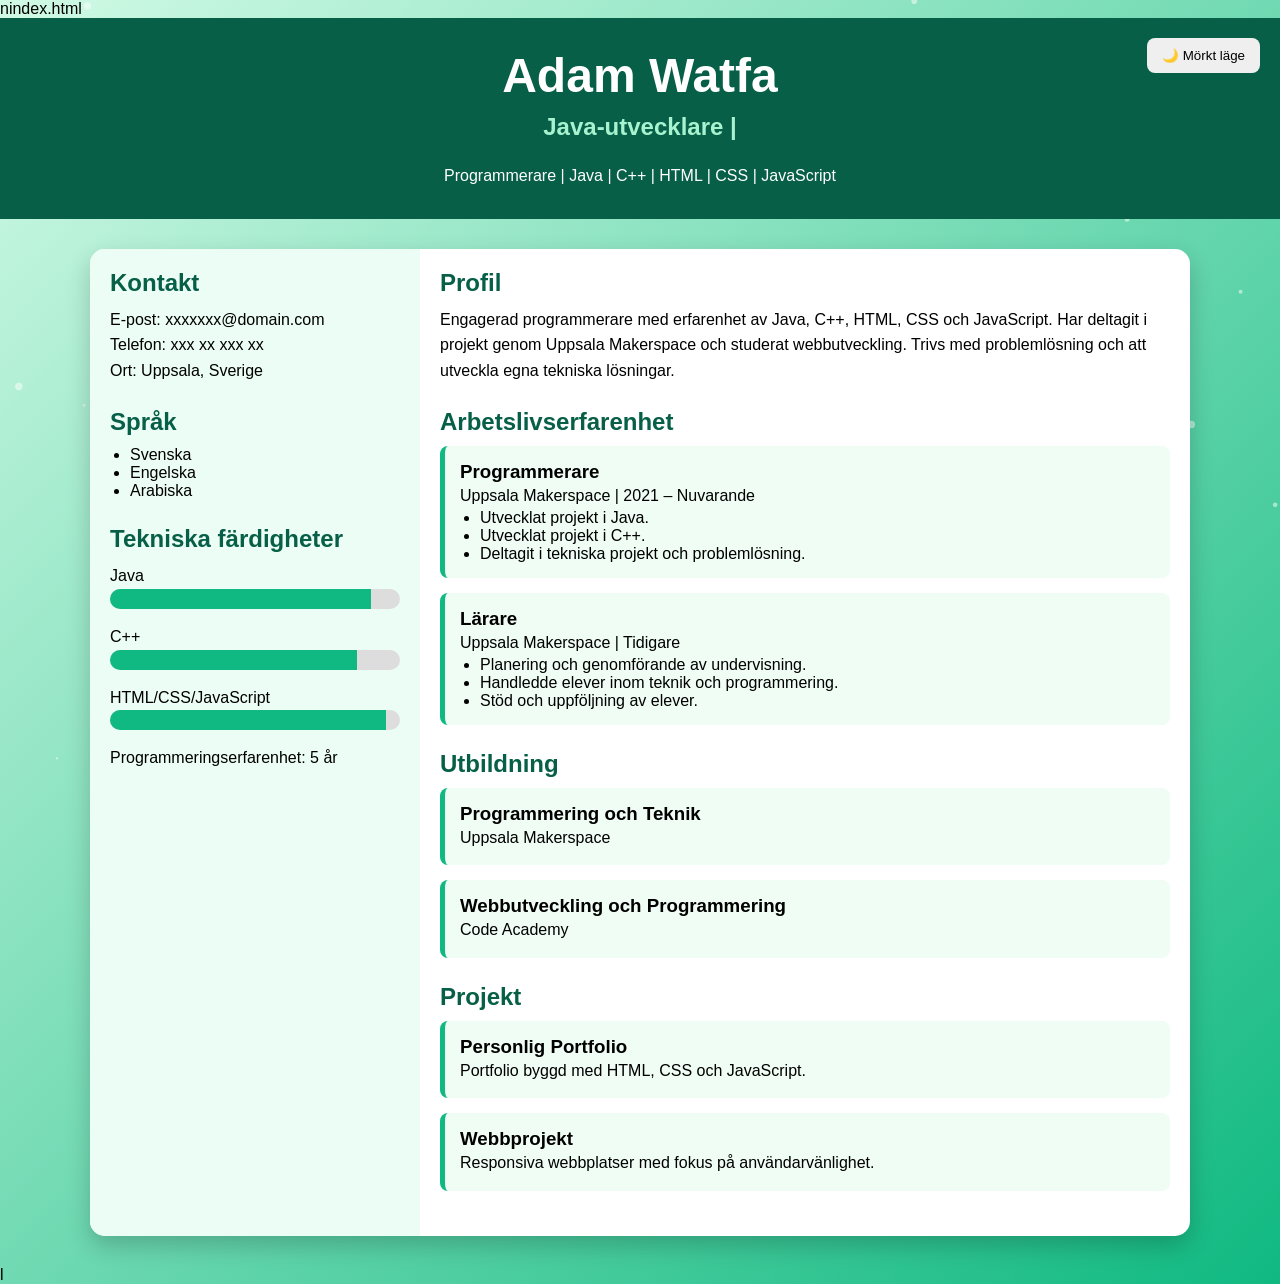
==== nindex.html @ e3b30692 "Add files via upload" ====
nindex.html
<!DOCTYPE html>
<html lang="sv">
<head>
<meta charset="UTF-8">
<meta name="viewport" content="width=device-width, initial-scale=1.0">
<title>Adam Watfa | Portfolio & CV</title>

<style>
*{
    margin:0;
    padding:0;
    box-sizing:border-box;
}

body{
    font-family:Arial,sans-serif;
    background:linear-gradient(135deg,#d1fae5,#10b981);
    min-height:100vh;
}

canvas{
    position:fixed;
    top:0;
    left:0;
    z-index:-1;
}

header{
    background:#065f46;
    color:white;
    text-align:center;
    padding:30px;
    position:relative;
}

header h1{
    font-size:3rem;
    margin-bottom:10px;
}

#typing{
    color:#a7f3d0;
    min-height:40px;
}

#themeBtn{
    position:absolute;
    top:20px;
    right:20px;
    padding:10px 15px;
    border:none;
    border-radius:8px;
    cursor:pointer;
}

.container{
    display:flex;
    max-width:1100px;
    margin:30px auto;
    background:white;
    border-radius:15px;
    overflow:hidden;
    box-shadow:0 10px 25px rgba(0,0,0,.2);
}

aside{
    width:30%;
    background:#ecfdf5;
    padding:20px;
}

main{
    width:70%;
    padding:20px;
}

section{
    margin-bottom:25px;
}

h2{
    color:#065f46;
    margin-bottom:10px;
}

p{
    line-height:1.6;
}

ul{
    padding-left:20px;
}

article{
    background:#f0fdf4;
    padding:15px;
    margin-bottom:15px;
    border-left:5px solid #10b981;
    border-radius:8px;
    transition:.3s;
}

article:hover{
    transform:translateX(8px);
    box-shadow:0 5px 15px rgba(0,0,0,.1);
}

.skill{
    width:100%;
    height:20px;
    background:#ddd;
    border-radius:20px;
    overflow:hidden;
    margin-bottom:15px;
}

.progress{
    height:100%;
    width:0;
    background:#10b981;
    transition:2s;
}

.hidden{
    opacity:0;
    transform:translateY(30px);
    transition:.8s;
}

.show{
    opacity:1;
    transform:translateY(0);
}

#topBtn{
    position:fixed;
    bottom:20px;
    right:20px;
    width:50px;
    height:50px;
    border:none;
    border-radius:50%;
    background:#10b981;
    color:white;
    font-size:20px;
    cursor:pointer;
    display:none;
}

#topBtn:hover{
    background:#065f46;
}

.dark-mode{
    background:#111827;
    color:white;
}

.dark-mode .container{
    background:#1f2937;
}

.dark-mode aside{
    background:#111827;
}

.dark-mode article{
    background:#374151;
    color:white;
}

.dark-mode h2{
    color:#a7f3d0;
}

@media(max-width:768px){

    .container{
        flex-direction:column;
    }

    aside,
    main{
        width:100%;
    }

    header h1{
        font-size:2rem;
    }
}
</style>

</head>

<body>

<canvas id="particles"></canvas>

<header>

<button id="themeBtn">🌙 Mörkt läge</button>

<h1>Adam Watfa</h1>

<h2 id="typing"></h2>

<p>Programmerare | Java | C++ | HTML | CSS | JavaScript</p>

</header>

<div class="container">

<aside>

<section>
<h2>Kontakt</h2>
<p>E-post: xxxxxxx@domain.com</p>
<p>Telefon: xxx xx xxx xx</p>
<p>Ort: Uppsala, Sverige</p>
</section>

<section>
<h2>Språk</h2>
<ul>
<li>Svenska</li>
<li>Engelska</li>
<li>Arabiska</li>
</ul>
</section>

<section>
<h2>Tekniska färdigheter</h2>

<p>Java</p>
<div class="skill">
<div class="progress java"></div>
</div>

<p>C++</p>
<div class="skill">
<div class="progress cpp"></div>
</div>

<p>HTML/CSS/JavaScript</p>
<div class="skill">
<div class="progress web"></div>
</div>

<p>Programmeringserfarenhet:
<span id="experience"></span> år</p>

</section>

</aside>

<main>

<section>
<h2>Profil</h2>
<p>
Engagerad programmerare med erfarenhet av Java, C++, HTML, CSS och JavaScript.
Har deltagit i projekt genom Uppsala Makerspace och studerat webbutveckling.
Trivs med problemlösning och att utveckla egna tekniska lösningar.
</p>
</section>

<section>

<h2>Arbetslivserfarenhet</h2>

<article>
<h3>Programmerare</h3>
<p>Uppsala Makerspace | 2021 – Nuvarande</p>

<ul>
<li>Utvecklat projekt i Java.</li>
<li>Utvecklat projekt i C++.</li>
<li>Deltagit i tekniska projekt och problemlösning.</li>
</ul>
</article>

<article>
<h3>Lärare</h3>
<p>Uppsala Makerspace | Tidigare</p>

<ul>
<li>Planering och genomförande av undervisning.</li>
<li>Handledde elever inom teknik och programmering.</li>
<li>Stöd och uppföljning av elever.</li>
</ul>

</article>

</section>

<section>

<h2>Utbildning</h2>

<article>
<h3>Programmering och Teknik</h3>
<p>Uppsala Makerspace</p>
</article>

<article>
<h3>Webbutveckling och Programmering</h3>
<p>Code Academy</p>
</article>

</section>

<section>

<h2>Projekt</h2>

<article>
<h3>Personlig Portfolio</h3>
<p>
Portfolio byggd med HTML, CSS och JavaScript.
</p>
</article>

<article>
<h3>Webbprojekt</h3>
<p>
Responsiva webbplatser med fokus på användarvänlighet.
</p>
</article>

</section>

</main>

</div>

<button id="topBtn">↑</button>

<script>

/* Typing Effekt */

const text =
"Java-utvecklare | C++ Programmerare | Webbutvecklare";

const typing =
document.getElementById("typing");

let i = 0;

function typeWriter(){

    if(i < text.length){

        typing.textContent += text.charAt(i);

        i++;

        setTimeout(typeWriter,80);
    }
}

typeWriter();

/* Erfarenhet */

document.getElementById("experience").textContent =
new Date().getFullYear() - 2021;

/* Kompetensmätare */

window.addEventListener("load",()=>{

document.querySelector(".java").style.width="90%";
document.querySelector(".cpp").style.width="85%";
document.querySelector(".web").style.width="95%";

});

/* Scroll Animation */

const sections =
document.querySelectorAll("section");

sections.forEach(section=>{

section.classList.add("hidden");

});

const observer =
new IntersectionObserver(entries=>{

entries.forEach(entry=>{

if(entry.isIntersecting){

entry.target.classList.add("show");

}

});

});

sections.forEach(section=>{

observer.observe(section);

});

/* Top Button */

const topBtn =
document.getElementById("topBtn");

window.addEventListener("scroll",()=>{

if(window.scrollY > 300){

topBtn.style.display="block";

}else{

topBtn.style.display="none";

}

});

topBtn.addEventListener("click",()=>{

window.scrollTo({
top:0,
behavior:"smooth"
});

});

/* Dark Mode */

document
.getElementById("themeBtn")
.addEventListener("click",()=>{

document.body.classList.toggle("dark-mode");

});

/* Partiklar */

const canvas =
document.getElementById("particles");

const ctx =
canvas.getContext("2d");

canvas.width =
window.innerWidth;

canvas.height =
window.innerHeight;

const particles = [];

for(let i=0;i<60;i++){

particles.push({

x:Math.random()*canvas.width,
y:Math.random()*canvas.height,
radius:Math.random()*3+1,
speed:Math.random()+0.3

});

}

function animate(){

ctx.clearRect(
0,
0,
canvas.width,
canvas.height
);

particles.forEach(p=>{

ctx.beginPath();

ctx.arc(
p.x,
p.y,
p.radius,
0,
Math.PI*2
);

ctx.fillStyle =
"rgba(255,255,255,0.5)";

ctx.fill();

p.y -= p.speed;

if(p.y < 0){

p.y = canvas.height;

}

});

requestAnimationFrame(
animate
);

}

animate();

</script>

</body>
</html>l
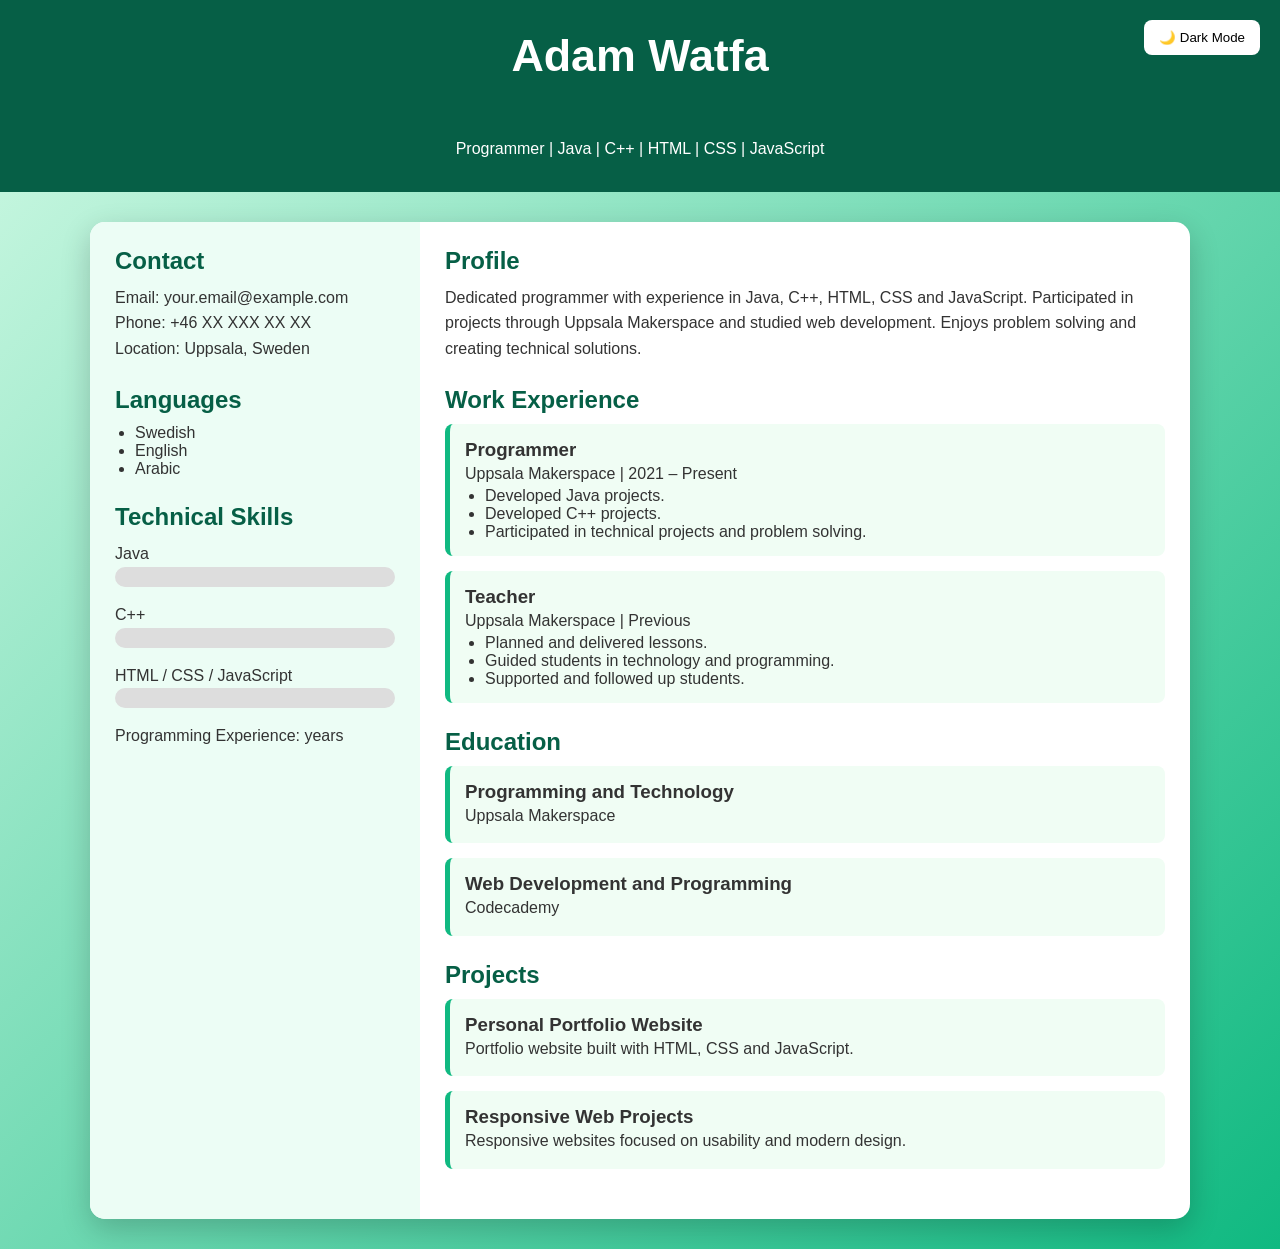
==== commit ef46b665: "Update nindex.html" ====
--- a/nindex.html
+++ b/nindex.html
@@ -1,526 +1,159 @@
-nindex.html
 <!DOCTYPE html>
-<html lang="sv">
+<html lang="en">
 <head>
-<meta charset="UTF-8">
-<meta name="viewport" content="width=device-width, initial-scale=1.0">
-<title>Adam Watfa | Portfolio & CV</title>
+    <meta charset="UTF-8">
+    <meta name="viewport" content="width=device-width, initial-scale=1.0">
+    <title>Adam Watfa | Portfolio & Resume</title>
 
-<style>
-*{
-    margin:0;
-    padding:0;
-    box-sizing:border-box;
-}
-
-body{
-    font-family:Arial,sans-serif;
-    background:linear-gradient(135deg,#d1fae5,#10b981);
-    min-height:100vh;
-}
-
-canvas{
-    position:fixed;
-    top:0;
-    left:0;
-    z-index:-1;
-}
-
-header{
-    background:#065f46;
-    color:white;
-    text-align:center;
-    padding:30px;
-    position:relative;
-}
-
-header h1{
-    font-size:3rem;
-    margin-bottom:10px;
-}
-
-#typing{
-    color:#a7f3d0;
-    min-height:40px;
-}
-
-#themeBtn{
-    position:absolute;
-    top:20px;
-    right:20px;
-    padding:10px 15px;
-    border:none;
-    border-radius:8px;
-    cursor:pointer;
-}
-
-.container{
-    display:flex;
-    max-width:1100px;
-    margin:30px auto;
-    background:white;
-    border-radius:15px;
-    overflow:hidden;
-    box-shadow:0 10px 25px rgba(0,0,0,.2);
-}
-
-aside{
-    width:30%;
-    background:#ecfdf5;
-    padding:20px;
-}
-
-main{
-    width:70%;
-    padding:20px;
-}
-
-section{
-    margin-bottom:25px;
-}
-
-h2{
-    color:#065f46;
-    margin-bottom:10px;
-}
-
-p{
-    line-height:1.6;
-}
-
-ul{
-    padding-left:20px;
-}
-
-article{
-    background:#f0fdf4;
-    padding:15px;
-    margin-bottom:15px;
-    border-left:5px solid #10b981;
-    border-radius:8px;
-    transition:.3s;
-}
-
-article:hover{
-    transform:translateX(8px);
-    box-shadow:0 5px 15px rgba(0,0,0,.1);
-}
-
-.skill{
-    width:100%;
-    height:20px;
-    background:#ddd;
-    border-radius:20px;
-    overflow:hidden;
-    margin-bottom:15px;
-}
-
-.progress{
-    height:100%;
-    width:0;
-    background:#10b981;
-    transition:2s;
-}
-
-.hidden{
-    opacity:0;
-    transform:translateY(30px);
-    transition:.8s;
-}
-
-.show{
-    opacity:1;
-    transform:translateY(0);
-}
-
-#topBtn{
-    position:fixed;
-    bottom:20px;
-    right:20px;
-    width:50px;
-    height:50px;
-    border:none;
-    border-radius:50%;
-    background:#10b981;
-    color:white;
-    font-size:20px;
-    cursor:pointer;
-    display:none;
-}
-
-#topBtn:hover{
-    background:#065f46;
-}
-
-.dark-mode{
-    background:#111827;
-    color:white;
-}
-
-.dark-mode .container{
-    background:#1f2937;
-}
-
-.dark-mode aside{
-    background:#111827;
-}
-
-.dark-mode article{
-    background:#374151;
-    color:white;
-}
-
-.dark-mode h2{
-    color:#a7f3d0;
-}
-
-@media(max-width:768px){
-
-    .container{
-        flex-direction:column;
-    }
-
-    aside,
-    main{
-        width:100%;
-    }
-
-    header h1{
-        font-size:2rem;
-    }
-}
-</style>
-
+    <!-- CSS File -->
+    <link rel="stylesheet" href="styyle.css">
+    <script src="scrippt.js"></script>
 </head>
 
 <body>
 
-<canvas id="particles"></canvas>
-
 <header>
 
-<button id="themeBtn">🌙 Mörkt läge</button>
+    <button id="themeBtn">🌙 Dark Mode</button>
 
-<h1>Adam Watfa</h1>
+    <h1>Adam Watfa</h1>
 
-<h2 id="typing"></h2>
+    <h2 id="typing"></h2>
 
-<p>Programmerare | Java | C++ | HTML | CSS | JavaScript</p>
+    <p>Programmer | Java | C++ | HTML | CSS | JavaScript</p>
 
 </header>
 
 <div class="container">
 
-<aside>
+    <aside>
 
-<section>
-<h2>Kontakt</h2>
-<p>E-post: xxxxxxx@domain.com</p>
-<p>Telefon: xxx xx xxx xx</p>
-<p>Ort: Uppsala, Sverige</p>
-</section>
+        <section>
+            <h2>Contact</h2>
+            <p>Email: your.email@example.com</p>
+            <p>Phone: +46 XX XXX XX XX</p>
+            <p>Location: Uppsala, Sweden</p>
+        </section>
 
-<section>
-<h2>Språk</h2>
-<ul>
-<li>Svenska</li>
-<li>Engelska</li>
-<li>Arabiska</li>
-</ul>
-</section>
+        <section>
+            <h2>Languages</h2>
+            <ul>
+                <li>Swedish</li>
+                <li>English</li>
+                <li>Arabic</li>
+            </ul>
+        </section>
 
-<section>
-<h2>Tekniska färdigheter</h2>
+        <section>
+            <h2>Technical Skills</h2>
 
-<p>Java</p>
-<div class="skill">
-<div class="progress java"></div>
-</div>
+            <p>Java</p>
+            <div class="skill">
+                <div class="progress java"></div>
+            </div>
 
-<p>C++</p>
-<div class="skill">
-<div class="progress cpp"></div>
-</div>
+            <p>C++</p>
+            <div class="skill">
+                <div class="progress cpp"></div>
+            </div>
 
-<p>HTML/CSS/JavaScript</p>
-<div class="skill">
-<div class="progress web"></div>
-</div>
+            <p>HTML / CSS / JavaScript</p>
+            <div class="skill">
+                <div class="progress web"></div>
+            </div>
 
-<p>Programmeringserfarenhet:
-<span id="experience"></span> år</p>
+            <p>
+                Programming Experience:
+                <span id="experience"></span> years
+            </p>
+        </section>
 
-</section>
+    </aside>
 
-</aside>
+    <main>
 
-<main>
+        <section>
+            <h2>Profile</h2>
 
-<section>
-<h2>Profil</h2>
-<p>
-Engagerad programmerare med erfarenhet av Java, C++, HTML, CSS och JavaScript.
-Har deltagit i projekt genom Uppsala Makerspace och studerat webbutveckling.
-Trivs med problemlösning och att utveckla egna tekniska lösningar.
-</p>
-</section>
+            <p>
+                Dedicated programmer with experience in Java, C++, HTML, CSS and JavaScript.
+                Participated in projects through Uppsala Makerspace and studied web development.
+                Enjoys problem solving and creating technical solutions.
+            </p>
+        </section>
 
-<section>
+        <section>
 
-<h2>Arbetslivserfarenhet</h2>
+            <h2>Work Experience</h2>
 
-<article>
-<h3>Programmerare</h3>
-<p>Uppsala Makerspace | 2021 – Nuvarande</p>
+            <article>
+                <h3>Programmer</h3>
+                <p>Uppsala Makerspace | 2021 – Present</p>
 
-<ul>
-<li>Utvecklat projekt i Java.</li>
-<li>Utvecklat projekt i C++.</li>
-<li>Deltagit i tekniska projekt och problemlösning.</li>
-</ul>
-</article>
+                <ul>
+                    <li>Developed Java projects.</li>
+                    <li>Developed C++ projects.</li>
+                    <li>Participated in technical projects and problem solving.</li>
+                </ul>
+            </article>
 
-<article>
-<h3>Lärare</h3>
-<p>Uppsala Makerspace | Tidigare</p>
+            <article>
+                <h3>Teacher</h3>
+                <p>Uppsala Makerspace | Previous</p>
 
-<ul>
-<li>Planering och genomförande av undervisning.</li>
-<li>Handledde elever inom teknik och programmering.</li>
-<li>Stöd och uppföljning av elever.</li>
-</ul>
+                <ul>
+                    <li>Planned and delivered lessons.</li>
+                    <li>Guided students in technology and programming.</li>
+                    <li>Supported and followed up students.</li>
+                </ul>
+            </article>
 
-</article>
+        </section>
 
-</section>
+        <section>
 
-<section>
+            <h2>Education</h2>
 
-<h2>Utbildning</h2>
+            <article>
+                <h3>Programming and Technology</h3>
+                <p>Uppsala Makerspace</p>
+            </article>
 
-<article>
-<h3>Programmering och Teknik</h3>
-<p>Uppsala Makerspace</p>
-</article>
+            <article>
+                <h3>Web Development and Programming</h3>
+                <p>Codecademy</p>
+            </article>
 
-<article>
-<h3>Webbutveckling och Programmering</h3>
-<p>Code Academy</p>
-</article>
+        </section>
 
-</section>
+        <section>
 
-<section>
+            <h2>Projects</h2>
 
-<h2>Projekt</h2>
+            <article>
+                <h3>Personal Portfolio Website</h3>
+                <p>
+                    Portfolio website built with HTML, CSS and JavaScript.
+                </p>
+            </article>
 
-<article>
-<h3>Personlig Portfolio</h3>
-<p>
-Portfolio byggd med HTML, CSS och JavaScript.
-</p>
-</article>
+            <article>
+                <h3>Responsive Web Projects</h3>
+                <p>
+                    Responsive websites focused on usability and modern design.
+                </p>
+            </article>
 
-<article>
-<h3>Webbprojekt</h3>
-<p>
-Responsiva webbplatser med fokus på användarvänlighet.
-</p>
-</article>
+        </section>
 
-</section>
-
-</main>
+    </main>
 
 </div>
 
 <button id="topBtn">↑</button>
 
-<script>
-
-/* Typing Effekt */
-
-const text =
-"Java-utvecklare | C++ Programmerare | Webbutvecklare";
-
-const typing =
-document.getElementById("typing");
-
-let i = 0;
-
-function typeWriter(){
-
-    if(i < text.length){
-
-        typing.textContent += text.charAt(i);
-
-        i++;
-
-        setTimeout(typeWriter,80);
-    }
-}
-
-typeWriter();
-
-/* Erfarenhet */
-
-document.getElementById("experience").textContent =
-new Date().getFullYear() - 2021;
-
-/* Kompetensmätare */
-
-window.addEventListener("load",()=>{
-
-document.querySelector(".java").style.width="90%";
-document.querySelector(".cpp").style.width="85%";
-document.querySelector(".web").style.width="95%";
-
-});
-
-/* Scroll Animation */
-
-const sections =
-document.querySelectorAll("section");
-
-sections.forEach(section=>{
-
-section.classList.add("hidden");
-
-});
-
-const observer =
-new IntersectionObserver(entries=>{
-
-entries.forEach(entry=>{
-
-if(entry.isIntersecting){
-
-entry.target.classList.add("show");
-
-}
-
-});
-
-});
-
-sections.forEach(section=>{
-
-observer.observe(section);
-
-});
-
-/* Top Button */
-
-const topBtn =
-document.getElementById("topBtn");
-
-window.addEventListener("scroll",()=>{
-
-if(window.scrollY > 300){
-
-topBtn.style.display="block";
-
-}else{
-
-topBtn.style.display="none";
-
-}
-
-});
-
-topBtn.addEventListener("click",()=>{
-
-window.scrollTo({
-top:0,
-behavior:"smooth"
-});
-
-});
-
-/* Dark Mode */
-
-document
-.getElementById("themeBtn")
-.addEventListener("click",()=>{
-
-document.body.classList.toggle("dark-mode");
-
-});
-
-/* Partiklar */
-
-const canvas =
-document.getElementById("particles");
-
-const ctx =
-canvas.getContext("2d");
-
-canvas.width =
-window.innerWidth;
-
-canvas.height =
-window.innerHeight;
-
-const particles = [];
-
-for(let i=0;i<60;i++){
-
-particles.push({
-
-x:Math.random()*canvas.width,
-y:Math.random()*canvas.height,
-radius:Math.random()*3+1,
-speed:Math.random()+0.3
-
-});
-
-}
-
-function animate(){
-
-ctx.clearRect(
-0,
-0,
-canvas.width,
-canvas.height
-);
-
-particles.forEach(p=>{
-
-ctx.beginPath();
-
-ctx.arc(
-p.x,
-p.y,
-p.radius,
-0,
-Math.PI*2
-);
-
-ctx.fillStyle =
-"rgba(255,255,255,0.5)";
-
-ctx.fill();
-
-p.y -= p.speed;
-
-if(p.y < 0){
-
-p.y = canvas.height;
-
-}
-
-});
-
-requestAnimationFrame(
-animate
-);
-
-}
-
-animate();
-
-</script>
+<!-- JavaScript File -->
+<script src="scrippt.js"></script>
 
 </body>
-</html>l+</html>
--- a/styyle.css
+++ b/styyle.css
@@ -0,0 +1,186 @@
+*{
+    margin:0;
+    padding:0;
+    box-sizing:border-box;
+}
+
+body{
+    font-family:Arial, sans-serif;
+    background:linear-gradient(135deg,#d1fae5,#10b981);
+    color:#333;
+}
+
+header{
+    background:#065f46;
+    color:white;
+    text-align:center;
+    padding:30px;
+}
+
+header h1{
+    font-size:2.8rem;
+    margin-bottom:10px;
+}
+
+#typing{
+    height:35px;
+    color:#a7f3d0;
+}
+
+.container{
+    max-width:1100px;
+    margin:30px auto;
+    display:flex;
+    background:white;
+    border-radius:15px;
+    overflow:hidden;
+    box-shadow:0 10px 30px rgba(0,0,0,0.2);
+}
+
+aside{
+    width:30%;
+    background:#ecfdf5;
+    padding:25px;
+}
+
+main{
+    width:70%;
+    padding:25px;
+}
+
+section{
+    margin-bottom:25px;
+}
+
+h2{
+    color:#065f46;
+    margin-bottom:10px;
+}
+
+p{
+    line-height:1.6;
+}
+
+ul{
+    padding-left:20px;
+}
+
+article{
+    background:#f0fdf4;
+    padding:15px;
+    border-left:5px solid #10b981;
+    border-radius:8px;
+    margin-bottom:15px;
+    transition:0.3s;
+}
+
+article:hover{
+    transform:translateX(5px);
+    box-shadow:0 5px 15px rgba(0,0,0,0.1);
+}
+
+/* Skill Bars */
+
+.skill{
+    width:100%;
+    height:20px;
+    background:#ddd;
+    border-radius:20px;
+    overflow:hidden;
+    margin-bottom:15px;
+}
+
+.progress{
+    height:100%;
+    width:0;
+    background:#10b981;
+    transition:2s;
+}
+
+/* Scroll Animation */
+
+.hidden{
+    opacity:0;
+    transform:translateY(40px);
+    transition:all .8s ease;
+}
+
+.show{
+    opacity:1;
+    transform:translateY(0);
+}
+
+/* Back to Top Button */
+
+#topBtn{
+    position:fixed;
+    bottom:20px;
+    right:20px;
+    border:none;
+    background:#10b981;
+    color:white;
+    font-size:20px;
+    width:50px;
+    height:50px;
+    border-radius:50%;
+    cursor:pointer;
+    display:none;
+    box-shadow:0 5px 15px rgba(0,0,0,.3);
+}
+
+#topBtn:hover{
+    background:#065f46;
+}
+
+/* Dark Mode */
+
+.dark-mode{
+    background:#111827;
+    color:white;
+}
+
+.dark-mode .container{
+    background:#1f2937;
+}
+
+.dark-mode aside{
+    background:#111827;
+}
+
+.dark-mode article{
+    background:#374151;
+    color:white;
+}
+
+.dark-mode h2{
+    color:#a7f3d0;
+}
+
+#themeBtn{
+    position:absolute;
+    top:20px;
+    right:20px;
+    padding:10px 15px;
+    border:none;
+    border-radius:8px;
+    cursor:pointer;
+    background:white;
+}
+
+/* Responsive Design */
+
+@media(max-width:768px){
+
+    .container{
+        flex-direction:column;
+    }
+
+    aside,
+    main{
+        width:100%;
+    }
+
+    header h1{
+        font-size:2rem;
+    }
+}
